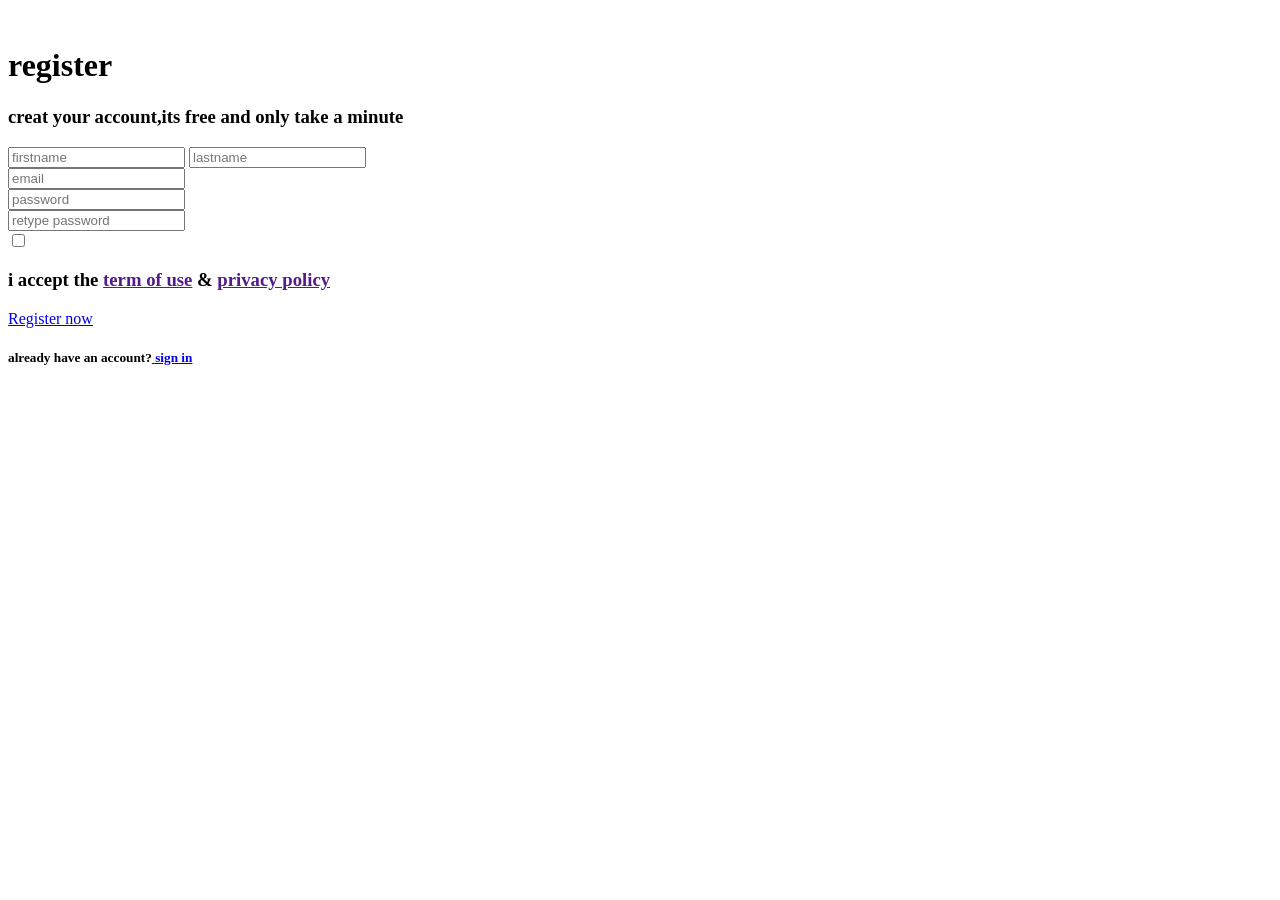
==== login-4.html @ e03393a6 "Add files via upload" ====
<!DOCTYPE html>
<html lang="en">
<head>
    <meta charset="UTF-8">
    <meta name="viewport" content="width=device-width, initial-scale=1.0">
    <link rel="stylesheet" href="login.css">
    <title>login</title>
</head>
<body>
      <header class="header container">
    <img src="assets/logo.jpg" alt="" class="logo">
  </header>




    <!-- باکس اصلی -->

    <form action="pizza.html" class="formdetail" method="post">
        <div class="title">
            <h1>register</h1>
            <h3>creat your account,its free and  only take a minute</h3>
        </div>
        <div class="radif1">
            <input type="text" placeholder="firstname" class="name" name="firstname" required>
            
        
            <input type="text" placeholder="lastname" class="lastname" name="lastname" required>
        </div>
         <div class="radif2">
            <input type="email" placeholder="email" name="email" class="inputs" required>
            
        </div>
            <div class="radif2">
            <input type="password" placeholder="password" name="password" class="inputs" required>
        </div>
            <div class="radif2">
            <input type="password" placeholder="retype password" class="inputs" name="password-confrimation" >
        </div>
        <div class="chekbox">
            <input type="checkbox" name="checkbox" id="" required >
            <h3>i accept the <span><a href="">term of use</a></span> & <span><a href="">privacy policy</a></span></h3>
        </div>

    <!-- دکمه تاییدیه -->
        <a href="pizza.html" class="button" >Register now</a>
    </form>
    <h5>already have an account?<a href="pizza.html" target="_blank"> sign in</a></h5>
    <script src="script.js"></script>
</body>
</html>
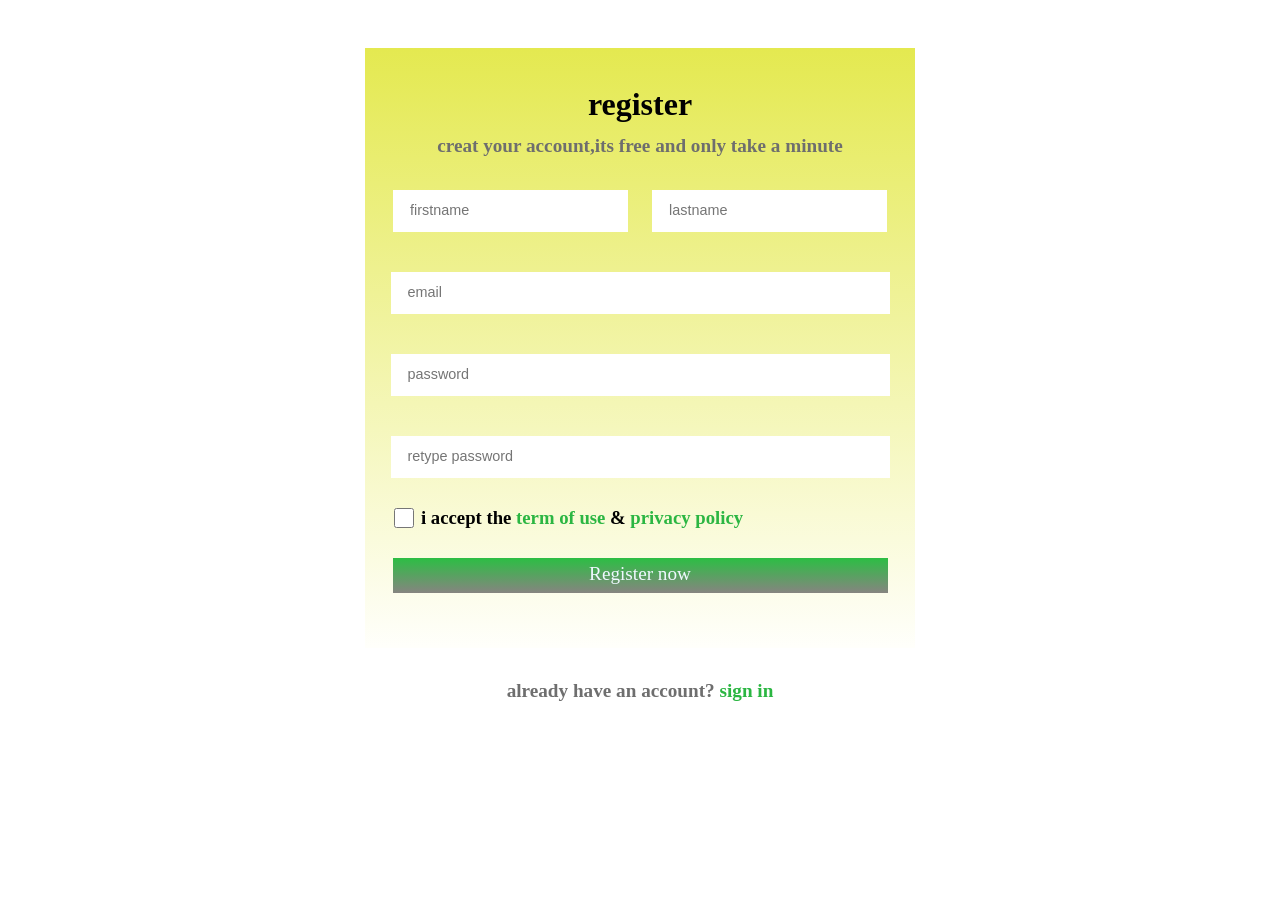
==== commit 9c70551a: "Update login-4.html" ====
--- a/login-4.html
+++ b/login-4.html
@@ -3,7 +3,7 @@
 <head>
     <meta charset="UTF-8">
     <meta name="viewport" content="width=device-width, initial-scale=1.0">
-    <link rel="stylesheet" href="login.css">
+    <link rel="stylesheet" href="login-2.css">
     <title>login</title>
 </head>
 <body>
@@ -43,9 +43,9 @@
         </div>
 
     <!-- دکمه تاییدیه -->
-        <a href="pizza.html" class="button" >Register now</a>
+        <a href="pizza-3.html" class="button" >Register now</a>
     </form>
     <h5>already have an account?<a href="pizza.html" target="_blank"> sign in</a></h5>
     <script src="script.js"></script>
 </body>
-</html>+</html>
--- a/login-2.css
+++ b/login-2.css
@@ -0,0 +1,162 @@
+
+body{
+    background-color: rgb(255, 255, 255);
+    height:100vh;
+    padding: 0;
+    margin:0;
+}
+.logo{
+    margin-left: 80px;
+    max-width: 200px;
+     padding-top: 3rem;
+    display:block;
+    transform: translateX(100%) rotate(10deg);
+    -webkit-transform: translateX(100%) rotate(10deg);
+    -moz-transform: translateX(100%) rotate(10deg);
+    -ms-transform: translateX(100%) rotate(10deg);
+    -o-transform: translateX(100%) rotate(10deg);
+    opacity: 0;
+    animation:slideInRightBounce 4s cubic-bezier(0.68, -.55, 0.265, 1.55) forwards;
+    -webkit-animation:slideInRightBounce 4s cubic-bezier(0.68, -.55, 0.265, 1.55) forwards;
+}
+@keyframes slideInRightBounce{
+    0%{
+        transform: translateX(200px)rotate(15deg);
+        -webkit-transform: translateX(200px)rotate(15deg);
+        -moz-transform: translateX(200px)rotate(15deg);
+        -ms-transform: translateX(200px)rotate(15deg);
+        -o-transform: translateX(200px)rotate(15deg);
+        opacity: 0;
+}
+  60%{
+        transform: translateX(-10px)rotate(-2deg);
+        -webkit-transform: translateX(-10px)rotate(-2deg);
+        -moz-transform: translateX(-10px)rotate(-2deg);
+        -ms-transform: translateX(-10px)rotate(-2deg);
+        -o-transform: translateX(-10px)rotate(-2deg);
+        opacity: 1;
+}
+  80%{
+        transform: translateX(5px)rotate(1deg);
+        -webkit-transform: translateX(5px)rotate(1deg);
+        -moz-transform: translateX(5px)rotate(1deg);
+        -ms-transform: translateX(5px)rotate(1deg);
+        -o-transform: translateX(5px)rotate(1deg);
+        opacity: 1;
+
+}
+  100%{
+        transform: translateX(0)rotate(0);
+        -webkit-transform: translateX(0)rotate(0);
+        -moz-transform: translateX(0)rotate(0);
+        -ms-transform: translateX(0)rotate(0);
+        -o-transform: translateX(0)rotate(0);
+        opacity: 1;
+}
+}
+
+
+
+.formdetail{
+    width:550px;
+    margin: 0 auto;
+    background:  linear-gradient( rgb(228, 233, 80), rgb(255, 255, 251)) no-repeat;
+    height: 600px;
+    text-align: center;
+}
+.title{
+    text-align: center;
+    line-height: 50px;
+padding-top:10px;
+color: rgb(0, 0, 0);
+}
+.title h3{
+    margin-top: -30px;
+    font-size:larger;
+    color: rgb(110, 110, 110);
+}
+.radif1 .name , .lastname{
+    width:42%;
+    height: 40px;
+
+}
+.name{
+    margin-right: 20px;
+}
+input::placeholder{
+    font-size: larger;
+    padding:15px;
+}
+.inputs{
+    width:90%;
+    height: 40px;
+    margin-top:40px;
+}
+input{
+    border: none;
+    font-weight:200;
+    font-size:12px;
+    color:  rgb(78, 78, 78);
+}
+.chekbox{
+    margin-top: 10px;
+    text-align: justify;
+    margin-left:25px;
+}
+.chekbox input {
+    width: 20px;
+    height:20px;
+    padding:20px;
+    accent-color: rgb(228, 233, 80);
+    vertical-align:sub;
+}
+.chekbox h3{
+    display: inline-block;
+
+}
+span{
+    color:rgb(43, 182, 66);
+}
+.button{
+    display: inline-block;
+    width: 90%;
+    height:30px;
+    border: none;
+    background:linear-gradient(rgb(44, 190, 68) , rgba(99, 96, 96, 0.767));
+    font-size: larger;
+    padding-top: 5px;
+    margin-top: 10px;
+    cursor: pointer;
+    transition: all .3s ease;
+    -webkit-transition: all .3s ease;
+    -moz-transition: all .3s ease;
+    -ms-transition: all .3s ease;
+    -o-transition: all .3s ease;
+}
+.button {
+    color: aliceblue;
+}
+h5{
+    text-align:center;
+    color: rgb(110, 110, 110);
+    font-size:larger;
+   
+}
+a{
+    color: rgb(43, 182, 66);
+    text-decoration: none;
+}
+@media (max-width:412px) {
+
+    .formdetail{
+    width:100%;
+    margin-top: 0px;
+    padding-bottom: 15px;
+}
+h5{
+margin-bottom: 10px;
+}
+}
+.button:hover{
+    background:rgb(159, 199, 245);
+}
